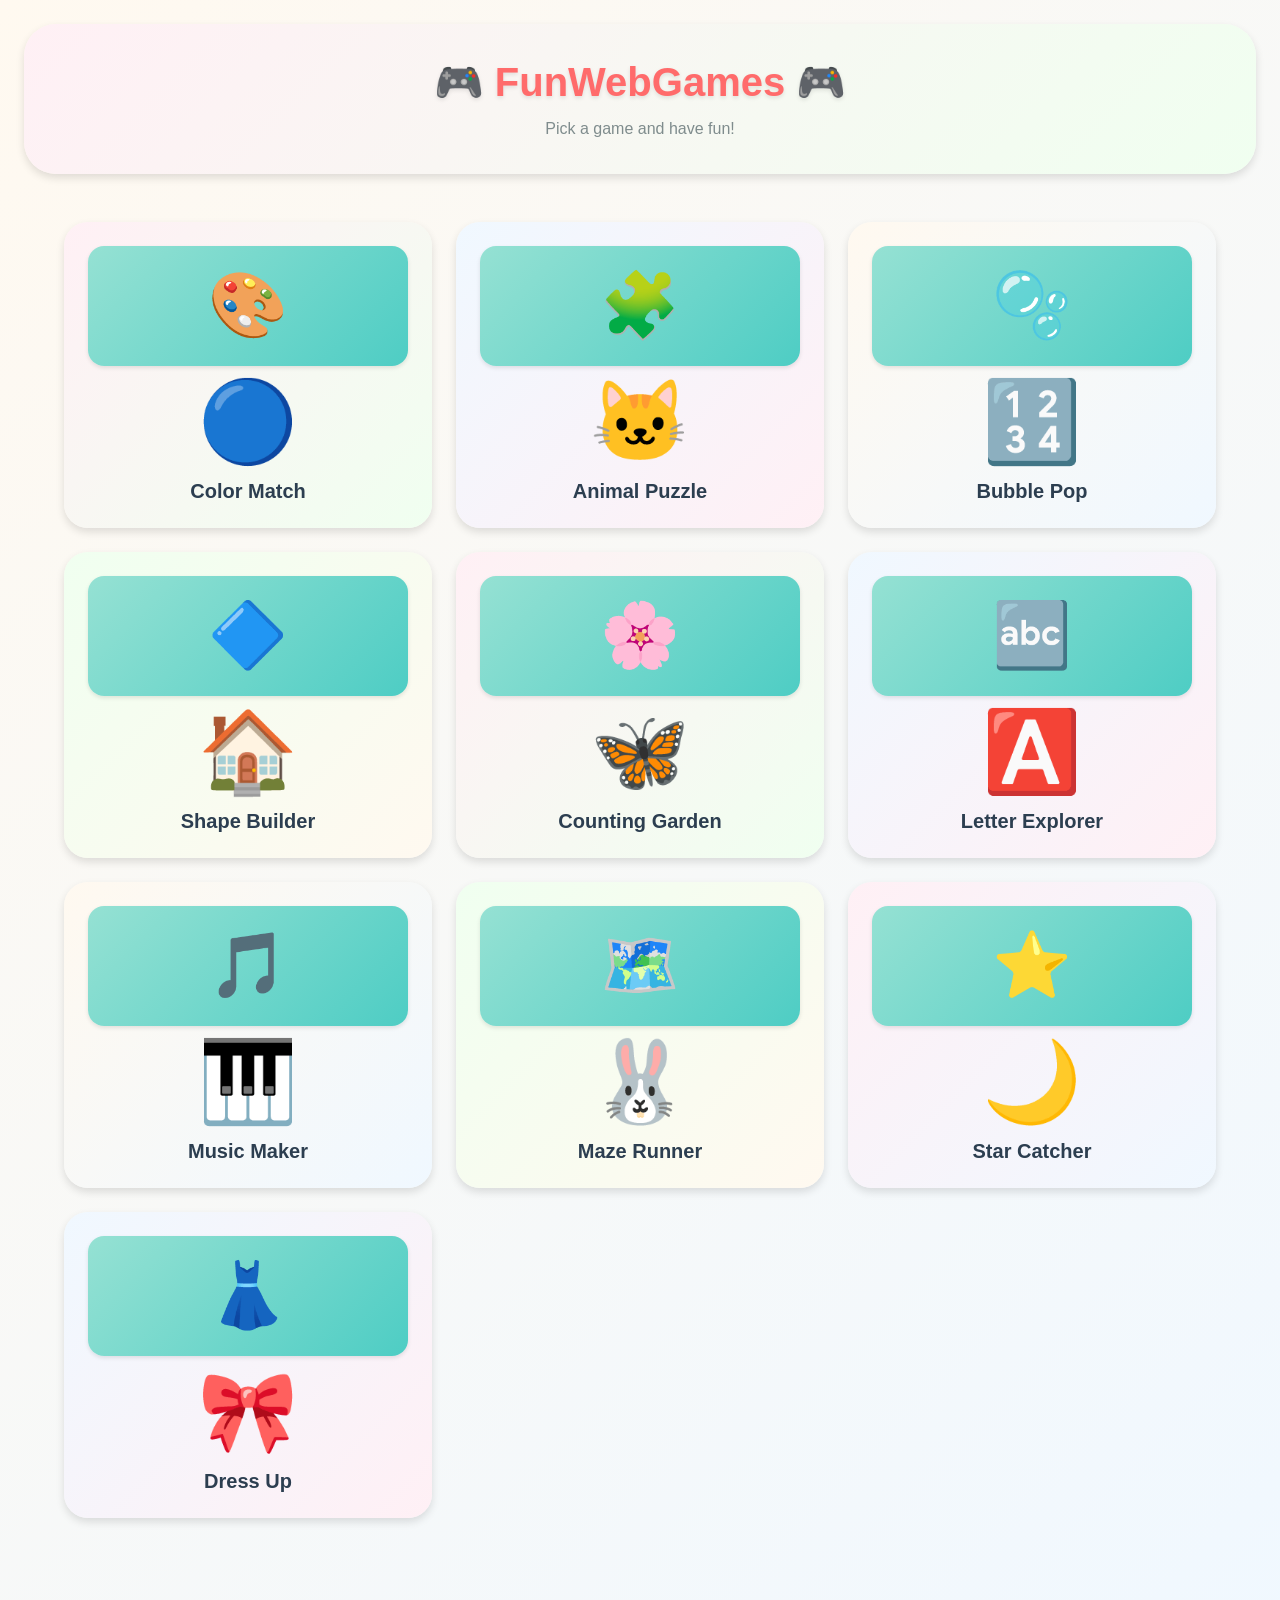
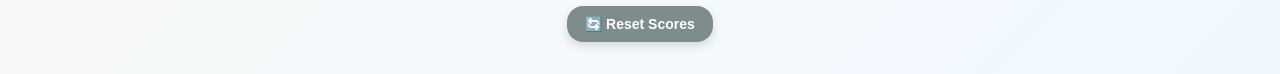
==== index.html @ 53076a58 "feat(pwa): add offline Progressive Web App support - Create manifest.json for PWA installation   - A" ====
<!DOCTYPE html>
<html lang="en">
<head>
  <meta charset="UTF-8">
  <meta name="viewport" content="width=device-width, initial-scale=1.0">
  <title>FunWebGames - Play & Learn!</title>
  <link rel="stylesheet" href="css/shared.css">
  <meta name="description" content="10 fun educational games for children aged 5-7">
  <link rel="manifest" href="manifest.json">
  <meta name="theme-color" content="#FF6B6B">
  <link rel="apple-touch-icon" href="icons/icon-192x192.png">
</head>
<body>
  <!-- Skip Link for Accessibility -->
  <a href="#game-grid" class="skip-link">Skip to games</a>
  
  <!-- Install Prompt (hidden by default) -->
  <div id="install-prompt" class="install-prompt hidden">
    <p>📲 Install FunWebGames to play offline!</p>
    <button class="btn btn-primary" id="install-btn">Install</button>
    <button class="btn btn-secondary" id="dismiss-install">Not Now</button>
  </div>
  
  <!-- Page Header -->
  <header class="page-header">
    <h1 class="page-header__title">🎮 FunWebGames 🎮</h1>
    <p class="page-header__subtitle">Pick a game and have fun!</p>
  </header>

  <!-- Game Grid -->
  <main class="game-grid">
    <!-- Game 1: Color Match Memory -->
    <a href="games/color-match/index.html" class="game-card" style="background: linear-gradient(135deg, #FFF0F5 0%, #F0FFF0 100%);">
      <div class="game-card__thumbnail">🎨</div>
      <div class="game-card__emoji">🔵</div>
      <h2 class="game-card__name">Color Match</h2>
    </a>

    <!-- Game 2: Animal Puzzle -->
    <a href="games/animal-puzzle/index.html" class="game-card" style="background: linear-gradient(135deg, #F0F8FF 0%, #FFF0F5 100%);">
      <div class="game-card__thumbnail">🧩</div>
      <div class="game-card__emoji">🐱</div>
      <h2 class="game-card__name">Animal Puzzle</h2>
    </a>

    <!-- Game 3: Bubble Pop -->
    <a href="games/bubble-pop/index.html" class="game-card" style="background: linear-gradient(135deg, #FFF9F0 0%, #F0F8FF 100%);">
      <div class="game-card__thumbnail">🫧</div>
      <div class="game-card__emoji">🔢</div>
      <h2 class="game-card__name">Bubble Pop</h2>
    </a>

    <!-- Game 4: Shape Builder -->
    <a href="games/shape-builder/index.html" class="game-card" style="background: linear-gradient(135deg, #F0FFF0 0%, #FFF9F0 100%);">
      <div class="game-card__thumbnail">🔷</div>
      <div class="game-card__emoji">🏠</div>
      <h2 class="game-card__name">Shape Builder</h2>
    </a>

    <!-- Game 5: Counting Garden -->
    <a href="games/counting-garden/index.html" class="game-card" style="background: linear-gradient(135deg, #FFF0F5 0%, #F0FFF0 100%);">
      <div class="game-card__thumbnail">🌸</div>
      <div class="game-card__emoji">🦋</div>
      <h2 class="game-card__name">Counting Garden</h2>
    </a>

    <!-- Game 6: Letter Explorer -->
    <a href="games/letter-explorer/index.html" class="game-card" style="background: linear-gradient(135deg, #F0F8FF 0%, #FFF0F5 100%);">
      <div class="game-card__thumbnail">🔤</div>
      <div class="game-card__emoji">🅰️</div>
      <h2 class="game-card__name">Letter Explorer</h2>
    </a>

    <!-- Game 7: Music Maker -->
    <a href="games/music-maker/index.html" class="game-card" style="background: linear-gradient(135deg, #FFF9F0 0%, #F0F8FF 100%);">
      <div class="game-card__thumbnail">🎵</div>
      <div class="game-card__emoji">🎹</div>
      <h2 class="game-card__name">Music Maker</h2>
    </a>

    <!-- Game 8: Maze Runner -->
    <a href="games/maze-runner/index.html" class="game-card" style="background: linear-gradient(135deg, #F0FFF0 0%, #FFF9F0 100%);">
      <div class="game-card__thumbnail">🗺️</div>
      <div class="game-card__emoji">🐰</div>
      <h2 class="game-card__name">Maze Runner</h2>
    </a>

    <!-- Game 9: Star Catcher -->
    <a href="games/star-catcher/index.html" class="game-card" style="background: linear-gradient(135deg, #FFF0F5 0%, #F0F8FF 100%);">
      <div class="game-card__thumbnail">⭐</div>
      <div class="game-card__emoji">🌙</div>
      <h2 class="game-card__name">Star Catcher</h2>
    </a>

    <!-- Game 10: Dress Up -->
    <a href="games/dress-up/index.html" class="game-card" style="background: linear-gradient(135deg, #F0F8FF 0%, #FFF0F5 100%);">
      <div class="game-card__thumbnail">👗</div>
      <div class="game-card__emoji">🎀</div>
      <h2 class="game-card__name">Dress Up</h2>
    </a>
  </main>

  <!-- Footer with High Score Reset -->
  <footer class="page-footer">
    <button id="reset-scores-btn" class="btn btn--small btn--secondary">🔄 Reset Scores</button>
  </footer>

  <script src="js/highscore.js"></script>
  <script>
    // Add playful sound effects on card click (GR-3: Audio & Feedback)
    document.querySelectorAll('.game-card').forEach(card => {
      card.addEventListener('click', (e) => {
        // Create a soft "pop" sound using Web Audio API
        try {
          const audioContext = new (window.AudioContext || window.webkitAudioContext)();
          const oscillator = audioContext.createOscillator();
          const gainNode = audioContext.createGain();
          
          oscillator.connect(gainNode);
          gainNode.connect(audioContext.destination);
          
          oscillator.frequency.value = 600;
          oscillator.type = 'sine';
          
          gainNode.gain.setValueAtTime(0.3, audioContext.currentTime);
          gainNode.gain.exponentialRampToValueAtTime(0.01, audioContext.currentTime + 0.2);
          
          oscillator.start(audioContext.currentTime);
          oscillator.stop(audioContext.currentTime + 0.2);
        } catch (err) {
          // Audio not supported, continue silently
        }
      });
    });

    // Reset Scores Button
    const resetScoresBtn = document.getElementById('reset-scores-btn');
    if (resetScoresBtn) {
      resetScoresBtn.addEventListener('click', () => {
        const scores = HighScore.getAll();
        const scoreCount = Object.keys(scores).length;
        
        if (scoreCount === 0) {
          alert('No scores to reset! 🎮');
          return;
        }
        
        const confirmed = confirm('Reset all high scores? This cannot be undone.');
        if (confirmed) {
          HighScore.reset();
          alert('All scores reset! 🎉');
        }
      });
    }

    // Service Worker Registration
    if ('serviceWorker' in navigator) {
      window.addEventListener('load', () => {
        navigator.serviceWorker.register('/sw.js')
          .then((registration) => {
            console.log('[SW] Registration successful:', registration.scope);
          })
          .catch((error) => {
            console.log('[SW] Registration failed:', error);
          });
      });
    }

    // Install Prompt
    let deferredPrompt;
    const installPrompt = document.getElementById('install-prompt');
    const installBtn = document.getElementById('install-btn');
    const dismissInstall = document.getElementById('dismiss-install');

    window.addEventListener('beforeinstallprompt', (e) => {
      e.preventDefault();
      deferredPrompt = e;
      installPrompt.classList.remove('hidden');
    });

    if (installBtn) {
      installBtn.addEventListener('click', async () => {
        if (deferredPrompt) {
          deferredPrompt.prompt();
          const { outcome } = await deferredPrompt.userChoice;
          console.log('[Install] User choice:', outcome);
          deferredPrompt = null;
          installPrompt.classList.add('hidden');
        }
      });
    }

    if (dismissInstall) {
      dismissInstall.addEventListener('click', () => {
        installPrompt.classList.add('hidden');
      });
    }

    window.addEventListener('appinstalled', () => {
      console.log('[Install] App installed');
      installPrompt.classList.add('hidden');
      deferredPrompt = null;
    });
  </script>
</body>
</html>
---- css/shared.css ----
/* FunWebGames - Shared Stylesheet */
/* Follows GR-2: Visual Design (Apple-Inspired) */

/* ===== CSS Variables ===== */
:root {
  /* Primary Colors - Bright and Playful */
  --color-red: #FF6B6B;
  --color-blue: #4ECDC4;
  --color-yellow: #FFE66D;
  --color-green: #95E1D3;
  --color-purple: #DDA0DD;
  --color-orange: #FFB347;
  
  /* Pastel Backgrounds */
  --bg-light: #FFF9F0;
  --bg-soft-blue: #F0F8FF;
  --bg-soft-pink: #FFF0F5;
  --bg-soft-green: #F0FFF0;
  
  /* Text Colors */
  --text-dark: #2C3E50;
  --text-light: #7F8C8D;
  
  /* Shadows - Apple-inspired depth */
  --shadow-sm: 0 2px 4px rgba(0, 0, 0, 0.1);
  --shadow-md: 0 4px 8px rgba(0, 0, 0, 0.12);
  --shadow-lg: 0 8px 16px rgba(0, 0, 0, 0.15);
  --shadow-hover: 0 12px 24px rgba(0, 0, 0, 0.2);
  
  /* Border Radius - Rounded corners ≥ 12px */
  --radius-sm: 12px;
  --radius-md: 16px;
  --radius-lg: 24px;
  --radius-xl: 32px;
  
  /* Spacing */
  --spacing-xs: 8px;
  --spacing-sm: 16px;
  --spacing-md: 24px;
  --spacing-lg: 32px;
  --spacing-xl: 48px;
  
  /* Touch Targets - Minimum 48x48px */
  --touch-target: 48px;
  
  /* Typography - Playful sans-serif */
  --font-family: "Comic Sans MS", "Chalkboard SE", "Arial Rounded MT Bold", sans-serif;
}

/* ===== Reset & Base ===== */
* {
  margin: 0;
  padding: 0;
  box-sizing: border-box;
}

html {
  font-size: 16px;
  -webkit-text-size-adjust: 100%;
}

body {
  font-family: var(--font-family);
  background: linear-gradient(135deg, var(--bg-light) 0%, var(--bg-soft-blue) 100%);
  color: var(--text-dark);
  line-height: 1.6;
  min-height: 100vh;
  min-width: 320px;
  max-width: 1920px;
  margin: 0 auto;
}

/* ===== Typography ===== */
h1, h2, h3, h4 {
  font-weight: bold;
  line-height: 1.3;
}

h1 {
  font-size: clamp(1.5rem, 4vw, 2.5rem);
  color: var(--color-red);
  text-shadow: var(--shadow-sm);
}

h2 {
  font-size: clamp(1.25rem, 3vw, 2rem);
  color: var(--color-blue);
}

p {
  font-size: clamp(1rem, 2vw, 1.125rem);
}

/* ===== Buttons ===== */
.btn {
  display: inline-flex;
  align-items: center;
  justify-content: center;
  min-width: var(--touch-target);
  min-height: var(--touch-target);
  padding: var(--spacing-sm) var(--spacing-md);
  font-family: var(--font-family);
  font-size: 1rem;
  font-weight: bold;
  text-decoration: none;
  border: none;
  border-radius: var(--radius-md);
  cursor: pointer;
  transition: all 0.2s ease;
  box-shadow: var(--shadow-md);
}

.btn:hover,
.btn:active {
  transform: translateY(-2px);
  box-shadow: var(--shadow-hover);
}

.btn:active {
  transform: translateY(0);
}

.btn-primary {
  background: var(--color-blue);
  color: white;
}

.btn-secondary {
  background: var(--color-yellow);
  color: var(--text-dark);
}

.btn-back {
  position: fixed;
  top: var(--spacing-sm);
  left: var(--spacing-sm);
  z-index: 1000;
  background: var(--color-red);
  color: white;
  border-radius: var(--radius-md);
  box-shadow: var(--shadow-md);
}

/* ===== Game Card Grid ===== */
.game-grid {
  display: grid;
  grid-template-columns: repeat(1, 1fr);
  gap: var(--spacing-md);
  padding: var(--spacing-md);
  max-width: 1200px;
  margin: 0 auto;
}

@media (min-width: 640px) {
  .game-grid {
    grid-template-columns: repeat(2, 1fr);
  }
}

@media (min-width: 1024px) {
  .game-grid {
    grid-template-columns: repeat(3, 1fr);
  }
}

/* ===== Game Card ===== */
.game-card {
  display: block;
  text-decoration: none;
  color: inherit;
  background: white;
  border-radius: var(--radius-lg);
  padding: var(--spacing-md);
  box-shadow: var(--shadow-md);
  transition: all 0.3s ease;
  cursor: pointer;
  min-height: 200px;
  display: flex;
  flex-direction: column;
  align-items: center;
  justify-content: center;
  gap: var(--spacing-sm);
}

.game-card:hover,
.game-card:active {
  transform: translateY(-8px);
  box-shadow: var(--shadow-hover);
}

.game-card__emoji {
  font-size: clamp(3rem, 8vw, 5rem);
  line-height: 1;
}

.game-card__thumbnail {
  width: 100%;
  height: 120px;
  background: linear-gradient(135deg, var(--color-green) 0%, var(--color-blue) 100%);
  border-radius: var(--radius-md);
  display: flex;
  align-items: center;
  justify-content: center;
  font-size: clamp(2rem, 6vw, 4rem);
  box-shadow: var(--shadow-sm);
}

.game-card__name {
  font-size: clamp(1rem, 2.5vw, 1.25rem);
  font-weight: bold;
  color: var(--text-dark);
  text-align: center;
}

/* ===== Page Header ===== */
.page-header {
  text-align: center;
  padding: var(--spacing-lg) var(--spacing-md);
  background: linear-gradient(135deg, var(--bg-soft-pink) 0%, var(--bg-soft-green) 100%);
  border-radius: var(--radius-xl);
  margin: var(--spacing-md);
  box-shadow: var(--shadow-md);
}

.page-header__title {
  margin-bottom: var(--spacing-xs);
}

.page-header__subtitle {
  color: var(--text-light);
  font-size: clamp(0.875rem, 2vw, 1rem);
}

/* ===== Game Container ===== */
.game-container {
  min-height: 100vh;
  padding: var(--spacing-xl) var(--spacing-md);
  padding-top: calc(var(--spacing-xl) + var(--touch-target) + var(--spacing-sm));
  display: flex;
  flex-direction: column;
  align-items: center;
  justify-content: center;
}

.game-area {
  background: white;
  border-radius: var(--radius-xl);
  padding: var(--spacing-lg);
  box-shadow: var(--shadow-lg);
  max-width: 800px;
  width: 100%;
}

/* ===== Animations ===== */
@keyframes bounce {
  0%, 100% {
    transform: translateY(0);
  }
  50% {
    transform: translateY(-10px);
  }
}

@keyframes pulse {
  0%, 100% {
    transform: scale(1);
  }
  50% {
    transform: scale(1.05);
  }
}

@keyframes sparkle {
  0%, 100% {
    opacity: 1;
    transform: scale(1);
  }
  50% {
    opacity: 0.5;
    transform: scale(1.2);
  }
}

@keyframes confetti {
  0% {
    transform: translateY(0) rotate(0deg);
    opacity: 1;
  }
  100% {
    transform: translateY(-100px) rotate(720deg);
    opacity: 0;
  }
}

@keyframes slide-in {
  0% {
    transform: translateX(-100%);
    opacity: 0;
  }
  100% {
    transform: translateX(0);
    opacity: 1;
  }
}

.animate-bounce {
  animation: bounce 1s ease infinite;
}

.animate-pulse {
  animation: pulse 1.5s ease infinite;
}

.animate-sparkle {
  animation: sparkle 0.8s ease infinite;
}

.animate-confetti {
  animation: confetti 1.5s ease-out forwards;
}

.animate-slide-in {
  animation: slide-in 0.5s ease-out forwards;
}

/* ===== Component Classes ===== */
.card {
  background: white;
  border-radius: var(--radius-lg);
  padding: var(--spacing-md);
  box-shadow: var(--shadow-md);
  transition: all 0.3s ease;
}

.card:hover {
  transform: translateY(-4px);
  box-shadow: var(--shadow-hover);
}

.celebration {
  display: inline-block;
  font-size: 2rem;
  animation: bounce 0.6s ease infinite;
}

/* ===== Utility Classes ===== */
.text-center {
  text-align: center;
}

.mt-sm {
  margin-top: var(--spacing-sm);
}

.mt-md {
  margin-top: var(--spacing-md);
}

.mb-sm {
  margin-bottom: var(--spacing-sm);
}

.mb-md {
  margin-bottom: var(--spacing-md);
}

.hidden {
  display: none !important;
}

/* ===== Page Footer ===== */
.page-footer {
  text-align: center;
  padding: var(--spacing-lg) var(--spacing-md);
  margin-top: var(--spacing-lg);
}

.btn--small {
  min-width: auto;
  min-height: auto;
  padding: var(--spacing-xs) var(--spacing-sm);
  font-size: 0.875rem;
}

.btn--secondary {
  background: var(--text-light);
  color: white;
  border: 2px solid var(--text-light);
}

.btn--secondary:hover,
.btn--secondary:active {
  background: var(--text-dark);
  border-color: var(--text-dark);
}

/* ===== Skip Link (Accessibility) ===== */
.skip-link {
  position: absolute;
  top: -100%;
  left: 50%;
  transform: translateX(-50%);
  background: var(--color-blue);
  color: white;
  padding: var(--spacing-sm) var(--spacing-md);
  border-radius: var(--radius-md);
  text-decoration: none;
  font-weight: bold;
  z-index: 10000;
  transition: top 0.3s ease;
}

.skip-link:focus {
  top: var(--spacing-sm);
  outline: 3px solid var(--color-orange);
  outline-offset: 2px;
}

/* ===== Accessibility ===== */
@media (prefers-reduced-motion: reduce) {
  *,
  *::before,
  *::after {
    animation-duration: 0.01ms !important;
    animation-iteration-count: 1 !important;
    transition-duration: 0.01ms !important;
  }
}

/* Focus styles for keyboard navigation */
.btn:focus,
.game-card:focus {
  outline: 3px solid var(--color-orange);
  outline-offset: 2px;
}

/* ===== Help Modal ===== */
.help-modal {
  position: fixed;
  top: 0;
  left: 0;
  width: 100%;
  height: 100%;
  background: rgba(0, 0, 0, 0.5);
  display: flex;
  align-items: center;
  justify-content: center;
  z-index: 9999;
  opacity: 0;
  visibility: hidden;
  transition: opacity 0.3s ease, visibility 0.3s ease;
}

.help-modal.visible {
  opacity: 1;
  visibility: visible;
}

.help-modal__content {
  background: white;
  border-radius: var(--radius-xl);
  padding: var(--spacing-lg);
  max-width: 500px;
  width: 90%;
  box-shadow: var(--shadow-lg);
  text-align: center;
  position: relative;
}

.help-modal__title {
  font-size: clamp(1.5rem, 4vw, 2rem);
  color: var(--color-red);
  margin-bottom: var(--spacing-md);
}

.help-modal__instructions {
  font-size: clamp(1rem, 2.5vw, 1.25rem);
  color: var(--text-dark);
  line-height: 1.6;
  margin-bottom: var(--spacing-lg);
}

.help-modal__emoji {
  font-size: clamp(3rem, 8vw, 5rem);
  margin: var(--spacing-md) 0;
  display: block;
}

.help-modal__close {
  min-width: 150px;
}

.help-btn {
  background: transparent;
  border: 2px solid var(--text-light);
  border-radius: var(--radius-md);
  width: var(--touch-target);
  height: var(--touch-target);
  display: flex;
  align-items: center;
  justify-content: center;
  font-size: 1.5rem;
  cursor: pointer;
  transition: all 0.2s ease;
}

.help-btn:hover,
.help-btn:active {
  background: var(--bg-soft-blue);
  border-color: var(--color-blue);
  transform: scale(1.05);
}

.help-btn:focus {
  outline: 3px solid var(--color-orange);
  outline-offset: 2px;
}

/* ===== Sound Toggle Button ===== */
.sound-toggle-btn {
  background: transparent;
  border: 2px solid var(--text-light);
  border-radius: var(--radius-md);
  width: var(--touch-target);
  height: var(--touch-target);
  display: flex;
  align-items: center;
  justify-content: center;
  font-size: 1.5rem;
  cursor: pointer;
  transition: all 0.2s ease;
  margin-left: var(--spacing-sm);
}

.sound-toggle-btn:hover,
.sound-toggle-btn:active {
  background: var(--bg-soft-blue);
  border-color: var(--color-blue);
  transform: scale(1.05);
}

.sound-toggle-btn:focus {
  outline: 3px solid var(--color-orange);
  outline-offset: 2px;
}

.sound-toggle-btn.muted {
  border-color: var(--color-red);
  background: var(--bg-soft-pink);
}

/* ===== Install Prompt ===== */
.install-prompt {
  position: fixed;
  bottom: var(--spacing-lg);
  left: 50%;
  transform: translateX(-50%);
  background: white;
  border-radius: var(--radius-lg);
  padding: var(--spacing-md) var(--spacing-lg);
  box-shadow: var(--shadow-lg);
  display: flex;
  align-items: center;
  gap: var(--spacing-md);
  z-index: 9998;
  max-width: 90%;
  width: 500px;
}

.install-prompt p {
  margin: 0;
  font-size: 1rem;
  color: var(--text-dark);
  flex: 1;
}

.install-prompt .btn {
  min-width: auto;
  padding: var(--spacing-xs) var(--spacing-sm);
  font-size: 0.875rem;
}

@media (max-width: 640px) {
  .install-prompt {
    flex-direction: column;
    bottom: var(--spacing-md);
    width: calc(90% - var(--spacing-lg));
  }
  
  .install-prompt .btn {
    width: 100%;
  }
}
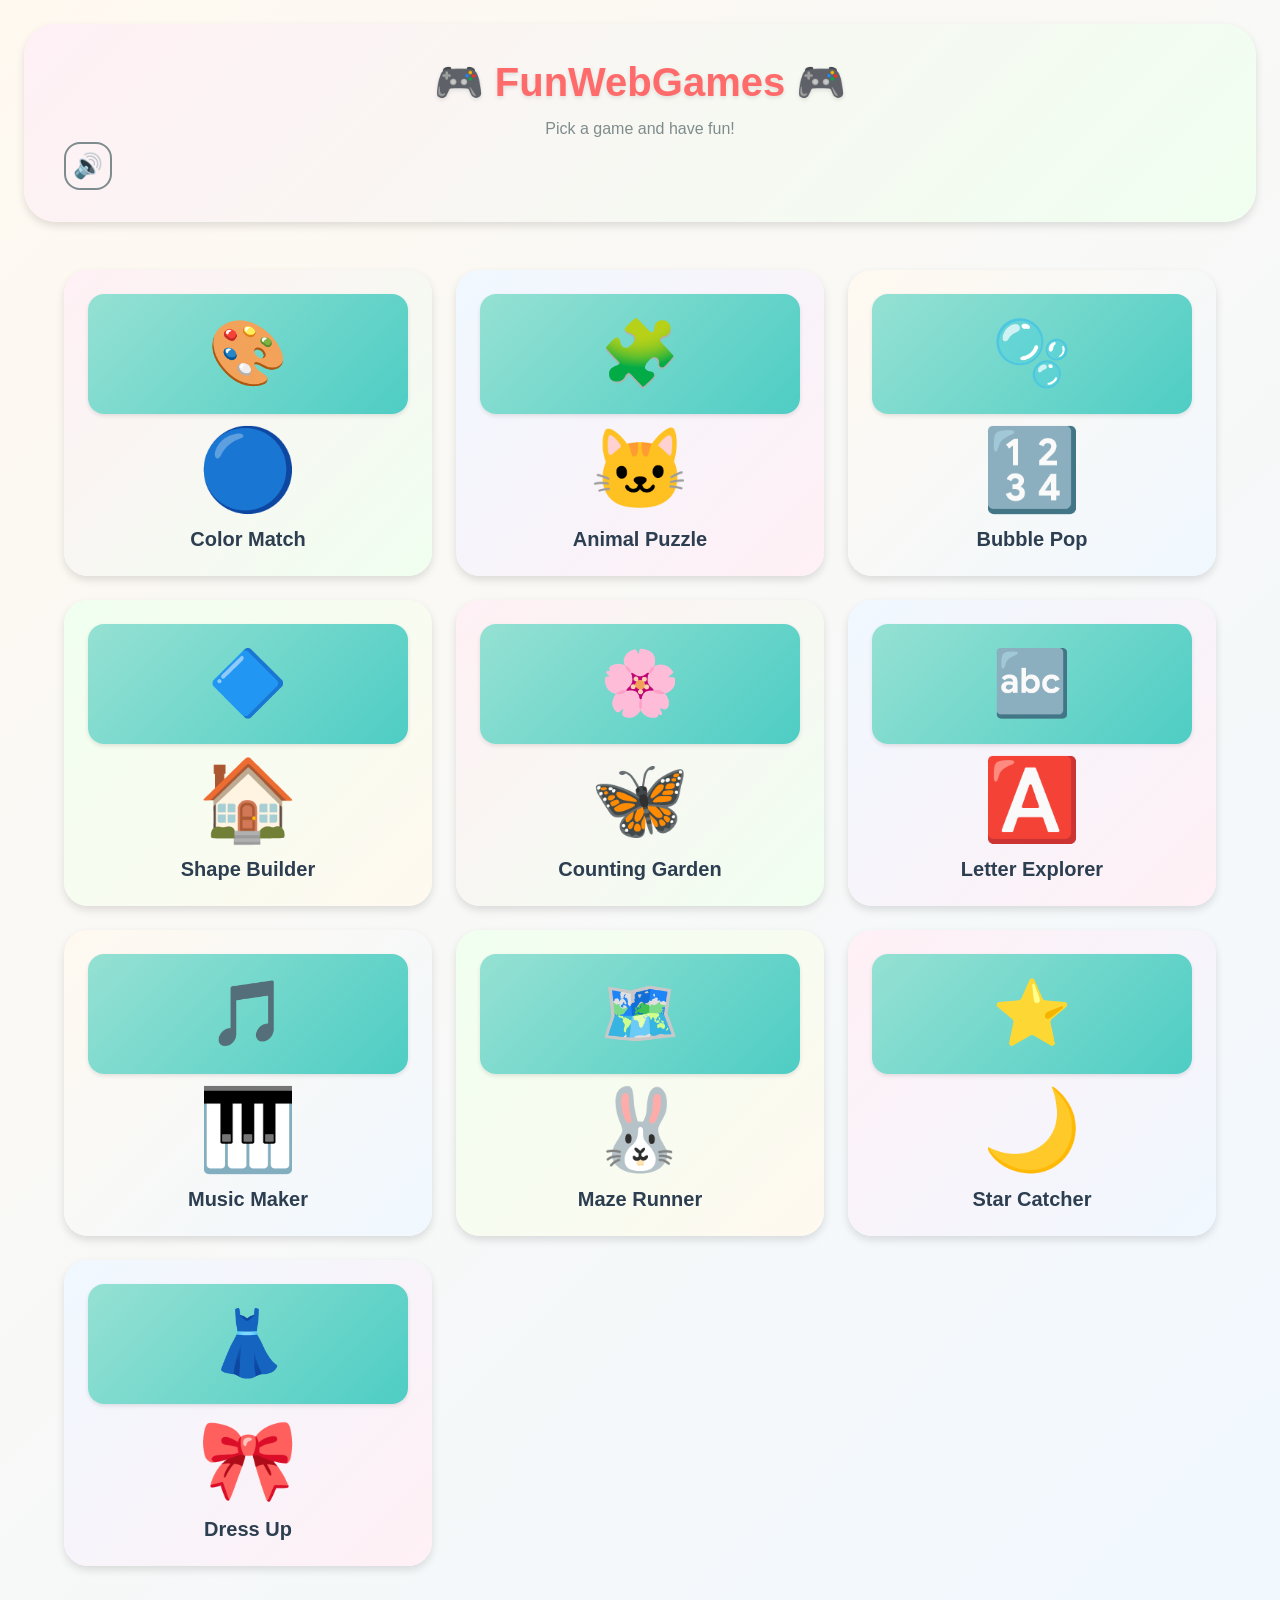
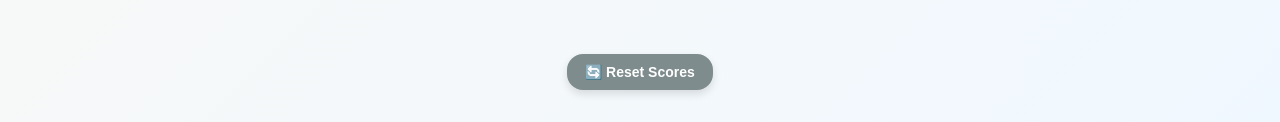
==== commit de1923e4: "Merge 8a7bc69f7a84c7e6227489f94f5c4685aaa3f147 into 3b1a83e401c409193f4dc06280b1443b64febc31" ====
--- a/index.html
+++ b/index.html
@@ -1,206 +1,214 @@
-<!DOCTYPE html>
-<html lang="en">
-<head>
-  <meta charset="UTF-8">
-  <meta name="viewport" content="width=device-width, initial-scale=1.0">
-  <title>FunWebGames - Play & Learn!</title>
-  <link rel="stylesheet" href="css/shared.css">
-  <meta name="description" content="10 fun educational games for children aged 5-7">
-  <link rel="manifest" href="manifest.json">
-  <meta name="theme-color" content="#FF6B6B">
-  <link rel="apple-touch-icon" href="icons/icon-192x192.png">
-</head>
-<body>
-  <!-- Skip Link for Accessibility -->
-  <a href="#game-grid" class="skip-link">Skip to games</a>
-  
-  <!-- Install Prompt (hidden by default) -->
-  <div id="install-prompt" class="install-prompt hidden">
-    <p>📲 Install FunWebGames to play offline!</p>
-    <button class="btn btn-primary" id="install-btn">Install</button>
-    <button class="btn btn-secondary" id="dismiss-install">Not Now</button>
-  </div>
-  
-  <!-- Page Header -->
-  <header class="page-header">
-    <h1 class="page-header__title">🎮 FunWebGames 🎮</h1>
-    <p class="page-header__subtitle">Pick a game and have fun!</p>
-  </header>
-
-  <!-- Game Grid -->
-  <main class="game-grid">
-    <!-- Game 1: Color Match Memory -->
-    <a href="games/color-match/index.html" class="game-card" style="background: linear-gradient(135deg, #FFF0F5 0%, #F0FFF0 100%);">
-      <div class="game-card__thumbnail">🎨</div>
-      <div class="game-card__emoji">🔵</div>
-      <h2 class="game-card__name">Color Match</h2>
-    </a>
-
-    <!-- Game 2: Animal Puzzle -->
-    <a href="games/animal-puzzle/index.html" class="game-card" style="background: linear-gradient(135deg, #F0F8FF 0%, #FFF0F5 100%);">
-      <div class="game-card__thumbnail">🧩</div>
-      <div class="game-card__emoji">🐱</div>
-      <h2 class="game-card__name">Animal Puzzle</h2>
-    </a>
-
-    <!-- Game 3: Bubble Pop -->
-    <a href="games/bubble-pop/index.html" class="game-card" style="background: linear-gradient(135deg, #FFF9F0 0%, #F0F8FF 100%);">
-      <div class="game-card__thumbnail">🫧</div>
-      <div class="game-card__emoji">🔢</div>
-      <h2 class="game-card__name">Bubble Pop</h2>
-    </a>
-
-    <!-- Game 4: Shape Builder -->
-    <a href="games/shape-builder/index.html" class="game-card" style="background: linear-gradient(135deg, #F0FFF0 0%, #FFF9F0 100%);">
-      <div class="game-card__thumbnail">🔷</div>
-      <div class="game-card__emoji">🏠</div>
-      <h2 class="game-card__name">Shape Builder</h2>
-    </a>
-
-    <!-- Game 5: Counting Garden -->
-    <a href="games/counting-garden/index.html" class="game-card" style="background: linear-gradient(135deg, #FFF0F5 0%, #F0FFF0 100%);">
-      <div class="game-card__thumbnail">🌸</div>
-      <div class="game-card__emoji">🦋</div>
-      <h2 class="game-card__name">Counting Garden</h2>
-    </a>
-
-    <!-- Game 6: Letter Explorer -->
-    <a href="games/letter-explorer/index.html" class="game-card" style="background: linear-gradient(135deg, #F0F8FF 0%, #FFF0F5 100%);">
-      <div class="game-card__thumbnail">🔤</div>
-      <div class="game-card__emoji">🅰️</div>
-      <h2 class="game-card__name">Letter Explorer</h2>
-    </a>
-
-    <!-- Game 7: Music Maker -->
-    <a href="games/music-maker/index.html" class="game-card" style="background: linear-gradient(135deg, #FFF9F0 0%, #F0F8FF 100%);">
-      <div class="game-card__thumbnail">🎵</div>
-      <div class="game-card__emoji">🎹</div>
-      <h2 class="game-card__name">Music Maker</h2>
-    </a>
-
-    <!-- Game 8: Maze Runner -->
-    <a href="games/maze-runner/index.html" class="game-card" style="background: linear-gradient(135deg, #F0FFF0 0%, #FFF9F0 100%);">
-      <div class="game-card__thumbnail">🗺️</div>
-      <div class="game-card__emoji">🐰</div>
-      <h2 class="game-card__name">Maze Runner</h2>
-    </a>
-
-    <!-- Game 9: Star Catcher -->
-    <a href="games/star-catcher/index.html" class="game-card" style="background: linear-gradient(135deg, #FFF0F5 0%, #F0F8FF 100%);">
-      <div class="game-card__thumbnail">⭐</div>
-      <div class="game-card__emoji">🌙</div>
-      <h2 class="game-card__name">Star Catcher</h2>
-    </a>
-
-    <!-- Game 10: Dress Up -->
-    <a href="games/dress-up/index.html" class="game-card" style="background: linear-gradient(135deg, #F0F8FF 0%, #FFF0F5 100%);">
-      <div class="game-card__thumbnail">👗</div>
-      <div class="game-card__emoji">🎀</div>
-      <h2 class="game-card__name">Dress Up</h2>
-    </a>
-  </main>
-
-  <!-- Footer with High Score Reset -->
-  <footer class="page-footer">
-    <button id="reset-scores-btn" class="btn btn--small btn--secondary">🔄 Reset Scores</button>
-  </footer>
-
-  <script src="js/highscore.js"></script>
-  <script>
-    // Add playful sound effects on card click (GR-3: Audio & Feedback)
-    document.querySelectorAll('.game-card').forEach(card => {
-      card.addEventListener('click', (e) => {
-        // Create a soft "pop" sound using Web Audio API
-        try {
-          const audioContext = new (window.AudioContext || window.webkitAudioContext)();
-          const oscillator = audioContext.createOscillator();
-          const gainNode = audioContext.createGain();
-          
-          oscillator.connect(gainNode);
-          gainNode.connect(audioContext.destination);
-          
-          oscillator.frequency.value = 600;
-          oscillator.type = 'sine';
-          
-          gainNode.gain.setValueAtTime(0.3, audioContext.currentTime);
-          gainNode.gain.exponentialRampToValueAtTime(0.01, audioContext.currentTime + 0.2);
-          
-          oscillator.start(audioContext.currentTime);
-          oscillator.stop(audioContext.currentTime + 0.2);
-        } catch (err) {
-          // Audio not supported, continue silently
-        }
-      });
-    });
-
-    // Reset Scores Button
-    const resetScoresBtn = document.getElementById('reset-scores-btn');
-    if (resetScoresBtn) {
-      resetScoresBtn.addEventListener('click', () => {
-        const scores = HighScore.getAll();
-        const scoreCount = Object.keys(scores).length;
-        
-        if (scoreCount === 0) {
-          alert('No scores to reset! 🎮');
-          return;
-        }
-        
-        const confirmed = confirm('Reset all high scores? This cannot be undone.');
-        if (confirmed) {
-          HighScore.reset();
-          alert('All scores reset! 🎉');
-        }
-      });
-    }
-
-    // Service Worker Registration
-    if ('serviceWorker' in navigator) {
-      window.addEventListener('load', () => {
-        navigator.serviceWorker.register('/sw.js')
-          .then((registration) => {
-            console.log('[SW] Registration successful:', registration.scope);
-          })
-          .catch((error) => {
-            console.log('[SW] Registration failed:', error);
-          });
-      });
-    }
-
-    // Install Prompt
-    let deferredPrompt;
-    const installPrompt = document.getElementById('install-prompt');
-    const installBtn = document.getElementById('install-btn');
-    const dismissInstall = document.getElementById('dismiss-install');
-
-    window.addEventListener('beforeinstallprompt', (e) => {
-      e.preventDefault();
-      deferredPrompt = e;
-      installPrompt.classList.remove('hidden');
-    });
-
-    if (installBtn) {
-      installBtn.addEventListener('click', async () => {
-        if (deferredPrompt) {
-          deferredPrompt.prompt();
-          const { outcome } = await deferredPrompt.userChoice;
-          console.log('[Install] User choice:', outcome);
-          deferredPrompt = null;
-          installPrompt.classList.add('hidden');
-        }
-      });
-    }
-
-    if (dismissInstall) {
-      dismissInstall.addEventListener('click', () => {
-        installPrompt.classList.add('hidden');
-      });
-    }
-
-    window.addEventListener('appinstalled', () => {
-      console.log('[Install] App installed');
-      installPrompt.classList.add('hidden');
-      deferredPrompt = null;
-    });
-  </script>
-</body>
-</html>
+<!DOCTYPE html>
+<html lang="en">
+<head>
+  <meta charset="UTF-8">
+  <meta name="viewport" content="width=device-width, initial-scale=1.0">
+  <title>FunWebGames - Play & Learn!</title>
+  <link rel="stylesheet" href="css/shared.css">
+  <meta name="description" content="10 fun educational games for children aged 5-7">
+  <link rel="manifest" href="manifest.json">
+  <meta name="theme-color" content="#FF6B6B">
+  <link rel="apple-touch-icon" href="icons/icon-192x192.png">
+</head>
+<body>
+  <!-- Skip Link for Accessibility -->
+  <a href="#game-grid" class="skip-link">Skip to games</a>
+  
+  <!-- Install Prompt (hidden by default) -->
+  <div id="install-prompt" class="install-prompt hidden">
+    <p>📲 Install FunWebGames to play offline!</p>
+    <button class="btn btn-primary" id="install-btn">Install</button>
+    <button class="btn btn-secondary" id="dismiss-install">Not Now</button>
+  </div>
+  
+  <!-- Page Header -->
+  <header class="page-header">
+    <h1 class="page-header__title">🎮 FunWebGames 🎮</h1>
+    <p class="page-header__subtitle">Pick a game and have fun!</p>
+  </header>
+
+  <!-- Game Grid -->
+  <main class="game-grid">
+    <!-- Game 1: Color Match Memory -->
+    <a href="games/color-match/index.html" class="game-card" style="background: linear-gradient(135deg, #FFF0F5 0%, #F0FFF0 100%);">
+      <div class="game-card__thumbnail">🎨</div>
+      <div class="game-card__emoji">🔵</div>
+      <h2 class="game-card__name">Color Match</h2>
+    </a>
+
+    <!-- Game 2: Animal Puzzle -->
+    <a href="games/animal-puzzle/index.html" class="game-card" style="background: linear-gradient(135deg, #F0F8FF 0%, #FFF0F5 100%);">
+      <div class="game-card__thumbnail">🧩</div>
+      <div class="game-card__emoji">🐱</div>
+      <h2 class="game-card__name">Animal Puzzle</h2>
+    </a>
+
+    <!-- Game 3: Bubble Pop -->
+    <a href="games/bubble-pop/index.html" class="game-card" style="background: linear-gradient(135deg, #FFF9F0 0%, #F0F8FF 100%);">
+      <div class="game-card__thumbnail">🫧</div>
+      <div class="game-card__emoji">🔢</div>
+      <h2 class="game-card__name">Bubble Pop</h2>
+    </a>
+
+    <!-- Game 4: Shape Builder -->
+    <a href="games/shape-builder/index.html" class="game-card" style="background: linear-gradient(135deg, #F0FFF0 0%, #FFF9F0 100%);">
+      <div class="game-card__thumbnail">🔷</div>
+      <div class="game-card__emoji">🏠</div>
+      <h2 class="game-card__name">Shape Builder</h2>
+    </a>
+
+    <!-- Game 5: Counting Garden -->
+    <a href="games/counting-garden/index.html" class="game-card" style="background: linear-gradient(135deg, #FFF0F5 0%, #F0FFF0 100%);">
+      <div class="game-card__thumbnail">🌸</div>
+      <div class="game-card__emoji">🦋</div>
+      <h2 class="game-card__name">Counting Garden</h2>
+    </a>
+
+    <!-- Game 6: Letter Explorer -->
+    <a href="games/letter-explorer/index.html" class="game-card" style="background: linear-gradient(135deg, #F0F8FF 0%, #FFF0F5 100%);">
+      <div class="game-card__thumbnail">🔤</div>
+      <div class="game-card__emoji">🅰️</div>
+      <h2 class="game-card__name">Letter Explorer</h2>
+    </a>
+
+    <!-- Game 7: Music Maker -->
+    <a href="games/music-maker/index.html" class="game-card" style="background: linear-gradient(135deg, #FFF9F0 0%, #F0F8FF 100%);">
+      <div class="game-card__thumbnail">🎵</div>
+      <div class="game-card__emoji">🎹</div>
+      <h2 class="game-card__name">Music Maker</h2>
+    </a>
+
+    <!-- Game 8: Maze Runner -->
+    <a href="games/maze-runner/index.html" class="game-card" style="background: linear-gradient(135deg, #F0FFF0 0%, #FFF9F0 100%);">
+      <div class="game-card__thumbnail">🗺️</div>
+      <div class="game-card__emoji">🐰</div>
+      <h2 class="game-card__name">Maze Runner</h2>
+    </a>
+
+    <!-- Game 9: Star Catcher -->
+    <a href="games/star-catcher/index.html" class="game-card" style="background: linear-gradient(135deg, #FFF0F5 0%, #F0F8FF 100%);">
+      <div class="game-card__thumbnail">⭐</div>
+      <div class="game-card__emoji">🌙</div>
+      <h2 class="game-card__name">Star Catcher</h2>
+    </a>
+
+    <!-- Game 10: Dress Up -->
+    <a href="games/dress-up/index.html" class="game-card" style="background: linear-gradient(135deg, #F0F8FF 0%, #FFF0F5 100%);">
+      <div class="game-card__thumbnail">👗</div>
+      <div class="game-card__emoji">🎀</div>
+      <h2 class="game-card__name">Dress Up</h2>
+    </a>
+  </main>
+
+  <!-- Footer with High Score Reset -->
+  <footer class="page-footer">
+    <button id="reset-scores-btn" class="btn btn--small btn--secondary">🔄 Reset Scores</button>
+  </footer>
+
+  <script src="js/highscore.js"></script>
+  <script src="js/sound-toggle.js"></script>
+    <script src="js/help-modal.js"></script>
+  <script>
+    // Initialize Sound Toggle
+    SoundToggle.init();
+
+    // Add playful sound effects on card click (GR-3: Audio & Feedback)
+    document.querySelectorAll('.game-card').forEach(card => {
+      card.addEventListener('click', (e) => {
+        // Check if sounds are muted
+        if (SoundToggle.isMuted()) return;
+        
+        // Create a soft "pop" sound using Web Audio API
+        try {
+          const audioContext = new (window.AudioContext || window.webkitAudioContext)();
+          const oscillator = audioContext.createOscillator();
+          const gainNode = audioContext.createGain();
+          
+          oscillator.connect(gainNode);
+          gainNode.connect(audioContext.destination);
+          
+          oscillator.frequency.value = 600;
+          oscillator.type = 'sine';
+          
+          gainNode.gain.setValueAtTime(0.3, audioContext.currentTime);
+          gainNode.gain.exponentialRampToValueAtTime(0.01, audioContext.currentTime + 0.2);
+          
+          oscillator.start(audioContext.currentTime);
+          oscillator.stop(audioContext.currentTime + 0.2);
+        } catch (err) {
+          // Audio not supported, continue silently
+        }
+      });
+    });
+
+    // Reset Scores Button
+    const resetScoresBtn = document.getElementById('reset-scores-btn');
+    if (resetScoresBtn) {
+      resetScoresBtn.addEventListener('click', () => {
+        const scores = HighScore.getAll();
+        const scoreCount = Object.keys(scores).length;
+        
+        if (scoreCount === 0) {
+          alert('No scores to reset! 🎮');
+          return;
+        }
+        
+        const confirmed = confirm('Reset all high scores? This cannot be undone.');
+        if (confirmed) {
+          HighScore.reset();
+          alert('All scores reset! 🎉');
+        }
+      });
+    }
+
+    // Service Worker Registration
+    if ('serviceWorker' in navigator) {
+      window.addEventListener('load', () => {
+        navigator.serviceWorker.register('/sw.js')
+          .then((registration) => {
+            console.log('[SW] Registration successful:', registration.scope);
+          })
+          .catch((error) => {
+            console.log('[SW] Registration failed:', error);
+          });
+      });
+    }
+
+    // Install Prompt
+    let deferredPrompt;
+    const installPrompt = document.getElementById('install-prompt');
+    const installBtn = document.getElementById('install-btn');
+    const dismissInstall = document.getElementById('dismiss-install');
+
+    window.addEventListener('beforeinstallprompt', (e) => {
+      e.preventDefault();
+      deferredPrompt = e;
+      installPrompt.classList.remove('hidden');
+    });
+
+    if (installBtn) {
+      installBtn.addEventListener('click', async () => {
+        if (deferredPrompt) {
+          deferredPrompt.prompt();
+          const { outcome } = await deferredPrompt.userChoice;
+          console.log('[Install] User choice:', outcome);
+          deferredPrompt = null;
+          installPrompt.classList.add('hidden');
+        }
+      });
+    }
+
+    if (dismissInstall) {
+      dismissInstall.addEventListener('click', () => {
+        installPrompt.classList.add('hidden');
+      });
+    }
+
+    window.addEventListener('appinstalled', () => {
+      console.log('[Install] App installed');
+      installPrompt.classList.add('hidden');
+      deferredPrompt = null;
+    });
+  </script>
+</body>
+</html>
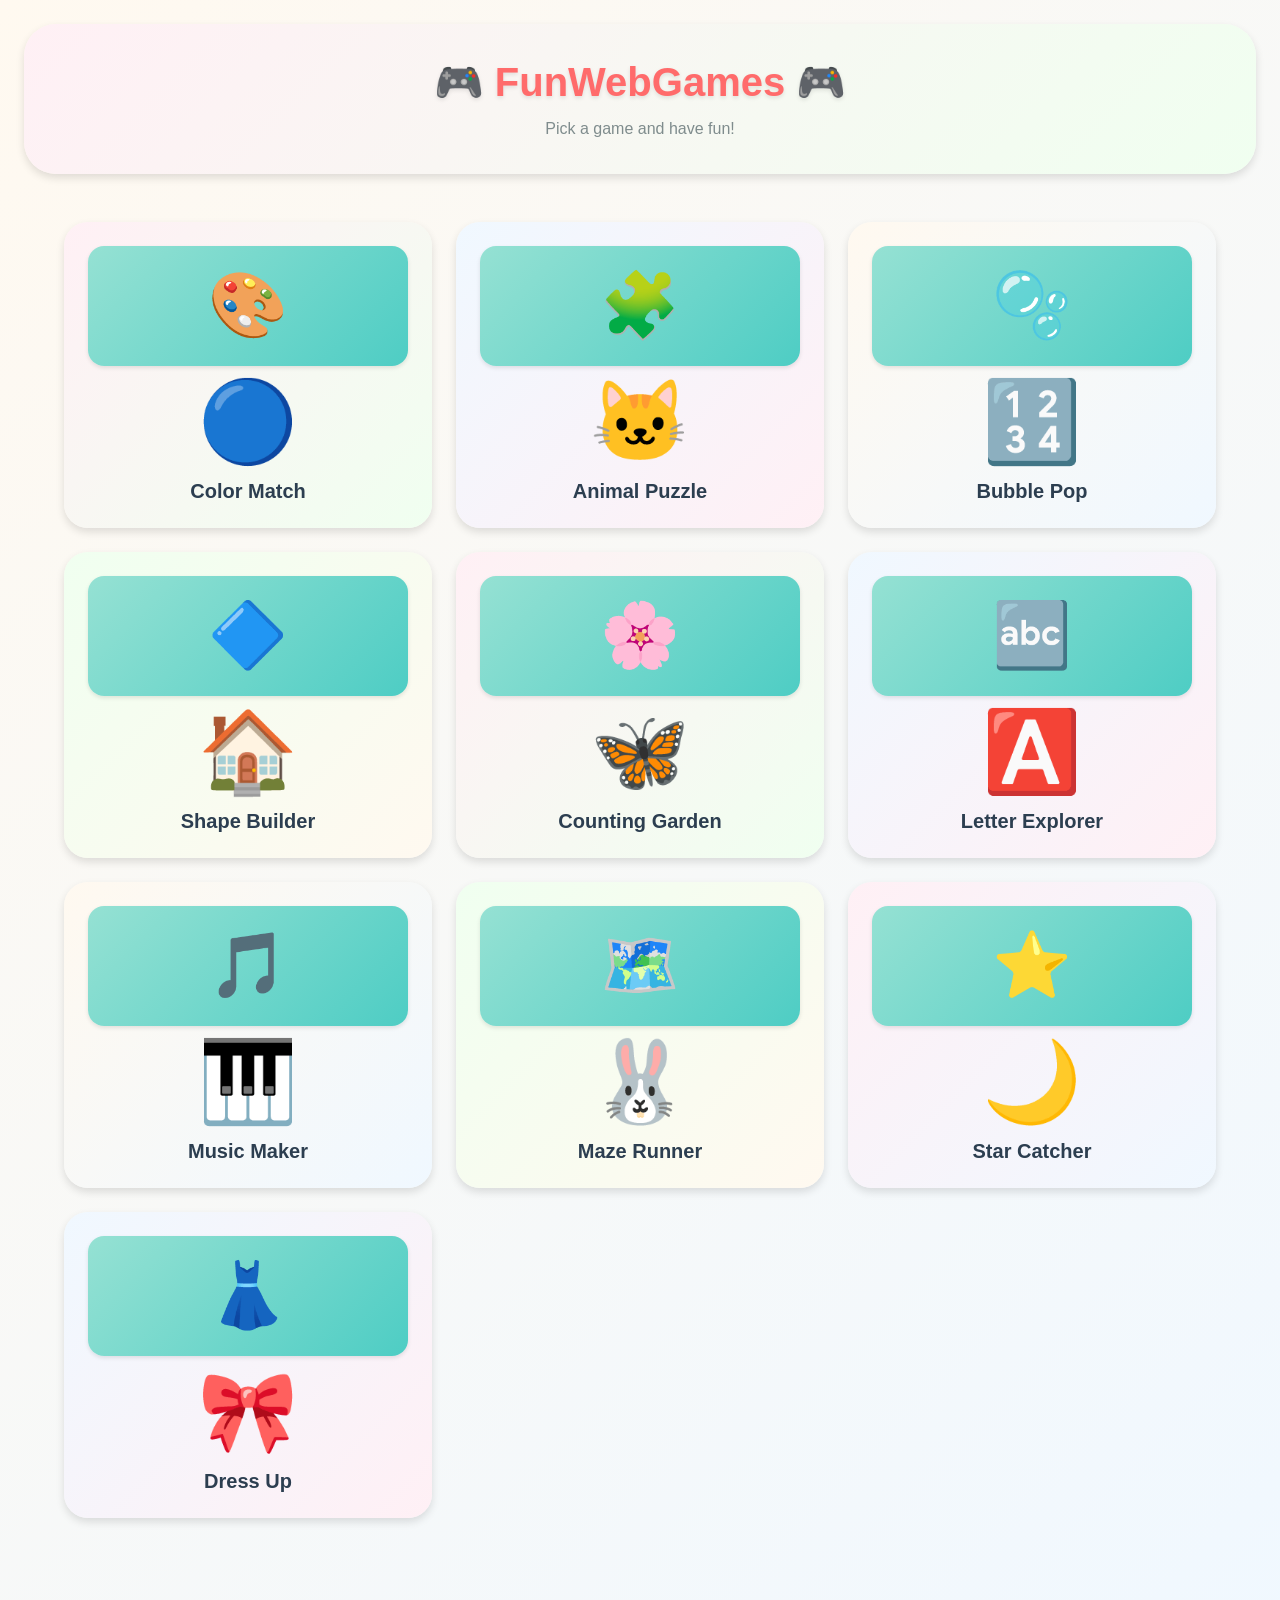
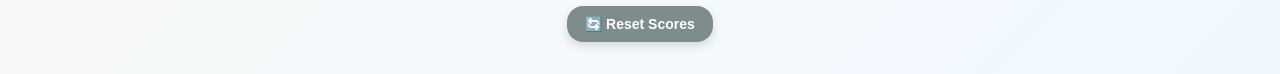
==== commit 5b7543be: "feat(api-sync): add external API data sync support - Create js/api-sync.js module for cloud data syn" ====
--- a/index.html
+++ b/index.html
@@ -1,214 +1,207 @@
-<!DOCTYPE html>
-<html lang="en">
-<head>
-  <meta charset="UTF-8">
-  <meta name="viewport" content="width=device-width, initial-scale=1.0">
-  <title>FunWebGames - Play & Learn!</title>
-  <link rel="stylesheet" href="css/shared.css">
-  <meta name="description" content="10 fun educational games for children aged 5-7">
-  <link rel="manifest" href="manifest.json">
-  <meta name="theme-color" content="#FF6B6B">
-  <link rel="apple-touch-icon" href="icons/icon-192x192.png">
-</head>
-<body>
-  <!-- Skip Link for Accessibility -->
-  <a href="#game-grid" class="skip-link">Skip to games</a>
-  
-  <!-- Install Prompt (hidden by default) -->
-  <div id="install-prompt" class="install-prompt hidden">
-    <p>📲 Install FunWebGames to play offline!</p>
-    <button class="btn btn-primary" id="install-btn">Install</button>
-    <button class="btn btn-secondary" id="dismiss-install">Not Now</button>
-  </div>
-  
-  <!-- Page Header -->
-  <header class="page-header">
-    <h1 class="page-header__title">🎮 FunWebGames 🎮</h1>
-    <p class="page-header__subtitle">Pick a game and have fun!</p>
-  </header>
-
-  <!-- Game Grid -->
-  <main class="game-grid">
-    <!-- Game 1: Color Match Memory -->
-    <a href="games/color-match/index.html" class="game-card" style="background: linear-gradient(135deg, #FFF0F5 0%, #F0FFF0 100%);">
-      <div class="game-card__thumbnail">🎨</div>
-      <div class="game-card__emoji">🔵</div>
-      <h2 class="game-card__name">Color Match</h2>
-    </a>
-
-    <!-- Game 2: Animal Puzzle -->
-    <a href="games/animal-puzzle/index.html" class="game-card" style="background: linear-gradient(135deg, #F0F8FF 0%, #FFF0F5 100%);">
-      <div class="game-card__thumbnail">🧩</div>
-      <div class="game-card__emoji">🐱</div>
-      <h2 class="game-card__name">Animal Puzzle</h2>
-    </a>
-
-    <!-- Game 3: Bubble Pop -->
-    <a href="games/bubble-pop/index.html" class="game-card" style="background: linear-gradient(135deg, #FFF9F0 0%, #F0F8FF 100%);">
-      <div class="game-card__thumbnail">🫧</div>
-      <div class="game-card__emoji">🔢</div>
-      <h2 class="game-card__name">Bubble Pop</h2>
-    </a>
-
-    <!-- Game 4: Shape Builder -->
-    <a href="games/shape-builder/index.html" class="game-card" style="background: linear-gradient(135deg, #F0FFF0 0%, #FFF9F0 100%);">
-      <div class="game-card__thumbnail">🔷</div>
-      <div class="game-card__emoji">🏠</div>
-      <h2 class="game-card__name">Shape Builder</h2>
-    </a>
-
-    <!-- Game 5: Counting Garden -->
-    <a href="games/counting-garden/index.html" class="game-card" style="background: linear-gradient(135deg, #FFF0F5 0%, #F0FFF0 100%);">
-      <div class="game-card__thumbnail">🌸</div>
-      <div class="game-card__emoji">🦋</div>
-      <h2 class="game-card__name">Counting Garden</h2>
-    </a>
-
-    <!-- Game 6: Letter Explorer -->
-    <a href="games/letter-explorer/index.html" class="game-card" style="background: linear-gradient(135deg, #F0F8FF 0%, #FFF0F5 100%);">
-      <div class="game-card__thumbnail">🔤</div>
-      <div class="game-card__emoji">🅰️</div>
-      <h2 class="game-card__name">Letter Explorer</h2>
-    </a>
-
-    <!-- Game 7: Music Maker -->
-    <a href="games/music-maker/index.html" class="game-card" style="background: linear-gradient(135deg, #FFF9F0 0%, #F0F8FF 100%);">
-      <div class="game-card__thumbnail">🎵</div>
-      <div class="game-card__emoji">🎹</div>
-      <h2 class="game-card__name">Music Maker</h2>
-    </a>
-
-    <!-- Game 8: Maze Runner -->
-    <a href="games/maze-runner/index.html" class="game-card" style="background: linear-gradient(135deg, #F0FFF0 0%, #FFF9F0 100%);">
-      <div class="game-card__thumbnail">🗺️</div>
-      <div class="game-card__emoji">🐰</div>
-      <h2 class="game-card__name">Maze Runner</h2>
-    </a>
-
-    <!-- Game 9: Star Catcher -->
-    <a href="games/star-catcher/index.html" class="game-card" style="background: linear-gradient(135deg, #FFF0F5 0%, #F0F8FF 100%);">
-      <div class="game-card__thumbnail">⭐</div>
-      <div class="game-card__emoji">🌙</div>
-      <h2 class="game-card__name">Star Catcher</h2>
-    </a>
-
-    <!-- Game 10: Dress Up -->
-    <a href="games/dress-up/index.html" class="game-card" style="background: linear-gradient(135deg, #F0F8FF 0%, #FFF0F5 100%);">
-      <div class="game-card__thumbnail">👗</div>
-      <div class="game-card__emoji">🎀</div>
-      <h2 class="game-card__name">Dress Up</h2>
-    </a>
-  </main>
-
-  <!-- Footer with High Score Reset -->
-  <footer class="page-footer">
-    <button id="reset-scores-btn" class="btn btn--small btn--secondary">🔄 Reset Scores</button>
-  </footer>
-
-  <script src="js/highscore.js"></script>
-  <script src="js/sound-toggle.js"></script>
-    <script src="js/help-modal.js"></script>
-  <script>
-    // Initialize Sound Toggle
-    SoundToggle.init();
-
-    // Add playful sound effects on card click (GR-3: Audio & Feedback)
-    document.querySelectorAll('.game-card').forEach(card => {
-      card.addEventListener('click', (e) => {
-        // Check if sounds are muted
-        if (SoundToggle.isMuted()) return;
-        
-        // Create a soft "pop" sound using Web Audio API
-        try {
-          const audioContext = new (window.AudioContext || window.webkitAudioContext)();
-          const oscillator = audioContext.createOscillator();
-          const gainNode = audioContext.createGain();
-          
-          oscillator.connect(gainNode);
-          gainNode.connect(audioContext.destination);
-          
-          oscillator.frequency.value = 600;
-          oscillator.type = 'sine';
-          
-          gainNode.gain.setValueAtTime(0.3, audioContext.currentTime);
-          gainNode.gain.exponentialRampToValueAtTime(0.01, audioContext.currentTime + 0.2);
-          
-          oscillator.start(audioContext.currentTime);
-          oscillator.stop(audioContext.currentTime + 0.2);
-        } catch (err) {
-          // Audio not supported, continue silently
-        }
-      });
-    });
-
-    // Reset Scores Button
-    const resetScoresBtn = document.getElementById('reset-scores-btn');
-    if (resetScoresBtn) {
-      resetScoresBtn.addEventListener('click', () => {
-        const scores = HighScore.getAll();
-        const scoreCount = Object.keys(scores).length;
-        
-        if (scoreCount === 0) {
-          alert('No scores to reset! 🎮');
-          return;
-        }
-        
-        const confirmed = confirm('Reset all high scores? This cannot be undone.');
-        if (confirmed) {
-          HighScore.reset();
-          alert('All scores reset! 🎉');
-        }
-      });
-    }
-
-    // Service Worker Registration
-    if ('serviceWorker' in navigator) {
-      window.addEventListener('load', () => {
-        navigator.serviceWorker.register('/sw.js')
-          .then((registration) => {
-            console.log('[SW] Registration successful:', registration.scope);
-          })
-          .catch((error) => {
-            console.log('[SW] Registration failed:', error);
-          });
-      });
-    }
-
-    // Install Prompt
-    let deferredPrompt;
-    const installPrompt = document.getElementById('install-prompt');
-    const installBtn = document.getElementById('install-btn');
-    const dismissInstall = document.getElementById('dismiss-install');
-
-    window.addEventListener('beforeinstallprompt', (e) => {
-      e.preventDefault();
-      deferredPrompt = e;
-      installPrompt.classList.remove('hidden');
-    });
-
-    if (installBtn) {
-      installBtn.addEventListener('click', async () => {
-        if (deferredPrompt) {
-          deferredPrompt.prompt();
-          const { outcome } = await deferredPrompt.userChoice;
-          console.log('[Install] User choice:', outcome);
-          deferredPrompt = null;
-          installPrompt.classList.add('hidden');
-        }
-      });
-    }
-
-    if (dismissInstall) {
-      dismissInstall.addEventListener('click', () => {
-        installPrompt.classList.add('hidden');
-      });
-    }
-
-    window.addEventListener('appinstalled', () => {
-      console.log('[Install] App installed');
-      installPrompt.classList.add('hidden');
-      deferredPrompt = null;
-    });
-  </script>
-</body>
-</html>
+<!DOCTYPE html>
+<html lang="en">
+<head>
+  <meta charset="UTF-8">
+  <meta name="viewport" content="width=device-width, initial-scale=1.0">
+  <title>FunWebGames - Play & Learn!</title>
+  <link rel="stylesheet" href="css/shared.css">
+  <meta name="description" content="10 fun educational games for children aged 5-7">
+  <link rel="manifest" href="manifest.json">
+  <meta name="theme-color" content="#FF6B6B">
+  <link rel="apple-touch-icon" href="icons/icon-192x192.png">
+</head>
+<body>
+  <!-- Skip Link for Accessibility -->
+  <a href="#game-grid" class="skip-link">Skip to games</a>
+  
+  <!-- Install Prompt (hidden by default) -->
+  <div id="install-prompt" class="install-prompt hidden">
+    <p>📲 Install FunWebGames to play offline!</p>
+    <button class="btn btn-primary" id="install-btn">Install</button>
+    <button class="btn btn-secondary" id="dismiss-install">Not Now</button>
+  </div>
+  
+  <!-- Page Header -->
+  <header class="page-header">
+    <h1 class="page-header__title">🎮 FunWebGames 🎮</h1>
+    <p class="page-header__subtitle">Pick a game and have fun!</p>
+  </header>
+
+  <!-- Game Grid -->
+  <main class="game-grid">
+    <!-- Game 1: Color Match Memory -->
+    <a href="games/color-match/index.html" class="game-card" style="background: linear-gradient(135deg, #FFF0F5 0%, #F0FFF0 100%);">
+      <div class="game-card__thumbnail">🎨</div>
+      <div class="game-card__emoji">🔵</div>
+      <h2 class="game-card__name">Color Match</h2>
+    </a>
+
+    <!-- Game 2: Animal Puzzle -->
+    <a href="games/animal-puzzle/index.html" class="game-card" style="background: linear-gradient(135deg, #F0F8FF 0%, #FFF0F5 100%);">
+      <div class="game-card__thumbnail">🧩</div>
+      <div class="game-card__emoji">🐱</div>
+      <h2 class="game-card__name">Animal Puzzle</h2>
+    </a>
+
+    <!-- Game 3: Bubble Pop -->
+    <a href="games/bubble-pop/index.html" class="game-card" style="background: linear-gradient(135deg, #FFF9F0 0%, #F0F8FF 100%);">
+      <div class="game-card__thumbnail">🫧</div>
+      <div class="game-card__emoji">🔢</div>
+      <h2 class="game-card__name">Bubble Pop</h2>
+    </a>
+
+    <!-- Game 4: Shape Builder -->
+    <a href="games/shape-builder/index.html" class="game-card" style="background: linear-gradient(135deg, #F0FFF0 0%, #FFF9F0 100%);">
+      <div class="game-card__thumbnail">🔷</div>
+      <div class="game-card__emoji">🏠</div>
+      <h2 class="game-card__name">Shape Builder</h2>
+    </a>
+
+    <!-- Game 5: Counting Garden -->
+    <a href="games/counting-garden/index.html" class="game-card" style="background: linear-gradient(135deg, #FFF0F5 0%, #F0FFF0 100%);">
+      <div class="game-card__thumbnail">🌸</div>
+      <div class="game-card__emoji">🦋</div>
+      <h2 class="game-card__name">Counting Garden</h2>
+    </a>
+
+    <!-- Game 6: Letter Explorer -->
+    <a href="games/letter-explorer/index.html" class="game-card" style="background: linear-gradient(135deg, #F0F8FF 0%, #FFF0F5 100%);">
+      <div class="game-card__thumbnail">🔤</div>
+      <div class="game-card__emoji">🅰️</div>
+      <h2 class="game-card__name">Letter Explorer</h2>
+    </a>
+
+    <!-- Game 7: Music Maker -->
+    <a href="games/music-maker/index.html" class="game-card" style="background: linear-gradient(135deg, #FFF9F0 0%, #F0F8FF 100%);">
+      <div class="game-card__thumbnail">🎵</div>
+      <div class="game-card__emoji">🎹</div>
+      <h2 class="game-card__name">Music Maker</h2>
+    </a>
+
+    <!-- Game 8: Maze Runner -->
+    <a href="games/maze-runner/index.html" class="game-card" style="background: linear-gradient(135deg, #F0FFF0 0%, #FFF9F0 100%);">
+      <div class="game-card__thumbnail">🗺️</div>
+      <div class="game-card__emoji">🐰</div>
+      <h2 class="game-card__name">Maze Runner</h2>
+    </a>
+
+    <!-- Game 9: Star Catcher -->
+    <a href="games/star-catcher/index.html" class="game-card" style="background: linear-gradient(135deg, #FFF0F5 0%, #F0F8FF 100%);">
+      <div class="game-card__thumbnail">⭐</div>
+      <div class="game-card__emoji">🌙</div>
+      <h2 class="game-card__name">Star Catcher</h2>
+    </a>
+
+    <!-- Game 10: Dress Up -->
+    <a href="games/dress-up/index.html" class="game-card" style="background: linear-gradient(135deg, #F0F8FF 0%, #FFF0F5 100%);">
+      <div class="game-card__thumbnail">👗</div>
+      <div class="game-card__emoji">🎀</div>
+      <h2 class="game-card__name">Dress Up</h2>
+    </a>
+  </main>
+
+  <!-- Footer with High Score Reset -->
+  <footer class="page-footer">
+    <button id="reset-scores-btn" class="btn btn--small btn--secondary">🔄 Reset Scores</button>
+  </footer>
+
+  <script src="js/api-sync.js"></script>
+  <script src="js/highscore.js"></script>
+  <script>
+    // Add playful sound effects on card click (GR-3: Audio & Feedback)
+    document.querySelectorAll('.game-card').forEach(card => {
+      card.addEventListener('click', (e) => {
+        // Create a soft "pop" sound using Web Audio API
+        try {
+          const audioContext = new (window.AudioContext || window.webkitAudioContext)();
+          const oscillator = audioContext.createOscillator();
+          const gainNode = audioContext.createGain();
+          
+          oscillator.connect(gainNode);
+          gainNode.connect(audioContext.destination);
+          
+          oscillator.frequency.value = 600;
+          oscillator.type = 'sine';
+          
+          gainNode.gain.setValueAtTime(0.3, audioContext.currentTime);
+          gainNode.gain.exponentialRampToValueAtTime(0.01, audioContext.currentTime + 0.2);
+          
+          oscillator.start(audioContext.currentTime);
+          oscillator.stop(audioContext.currentTime + 0.2);
+        } catch (err) {
+          // Audio not supported, continue silently
+        }
+      });
+    });
+
+    // Reset Scores Button
+    const resetScoresBtn = document.getElementById('reset-scores-btn');
+    if (resetScoresBtn) {
+      resetScoresBtn.addEventListener('click', () => {
+        const scores = HighScore.getAll();
+        const scoreCount = Object.keys(scores).length;
+        
+        if (scoreCount === 0) {
+          alert('No scores to reset! 🎮');
+          return;
+        }
+        
+        const confirmed = confirm('Reset all high scores? This cannot be undone.');
+        if (confirmed) {
+          HighScore.reset();
+          alert('All scores reset! 🎉');
+        }
+      });
+    }
+
+    // Service Worker Registration
+    if ('serviceWorker' in navigator) {
+      window.addEventListener('load', () => {
+        navigator.serviceWorker.register('/sw.js')
+          .then((registration) => {
+            console.log('[SW] Registration successful:', registration.scope);
+          })
+          .catch((error) => {
+            console.log('[SW] Registration failed:', error);
+          });
+      });
+    }
+
+    // Install Prompt
+    let deferredPrompt;
+    const installPrompt = document.getElementById('install-prompt');
+    const installBtn = document.getElementById('install-btn');
+    const dismissInstall = document.getElementById('dismiss-install');
+
+    window.addEventListener('beforeinstallprompt', (e) => {
+      e.preventDefault();
+      deferredPrompt = e;
+      installPrompt.classList.remove('hidden');
+    });
+
+    if (installBtn) {
+      installBtn.addEventListener('click', async () => {
+        if (deferredPrompt) {
+          deferredPrompt.prompt();
+          const { outcome } = await deferredPrompt.userChoice;
+          console.log('[Install] User choice:', outcome);
+          deferredPrompt = null;
+          installPrompt.classList.add('hidden');
+        }
+      });
+    }
+
+    if (dismissInstall) {
+      dismissInstall.addEventListener('click', () => {
+        installPrompt.classList.add('hidden');
+      });
+    }
+
+    window.addEventListener('appinstalled', () => {
+      console.log('[Install] App installed');
+      installPrompt.classList.add('hidden');
+      deferredPrompt = null;
+    });
+  </script>
+</body>
+</html>
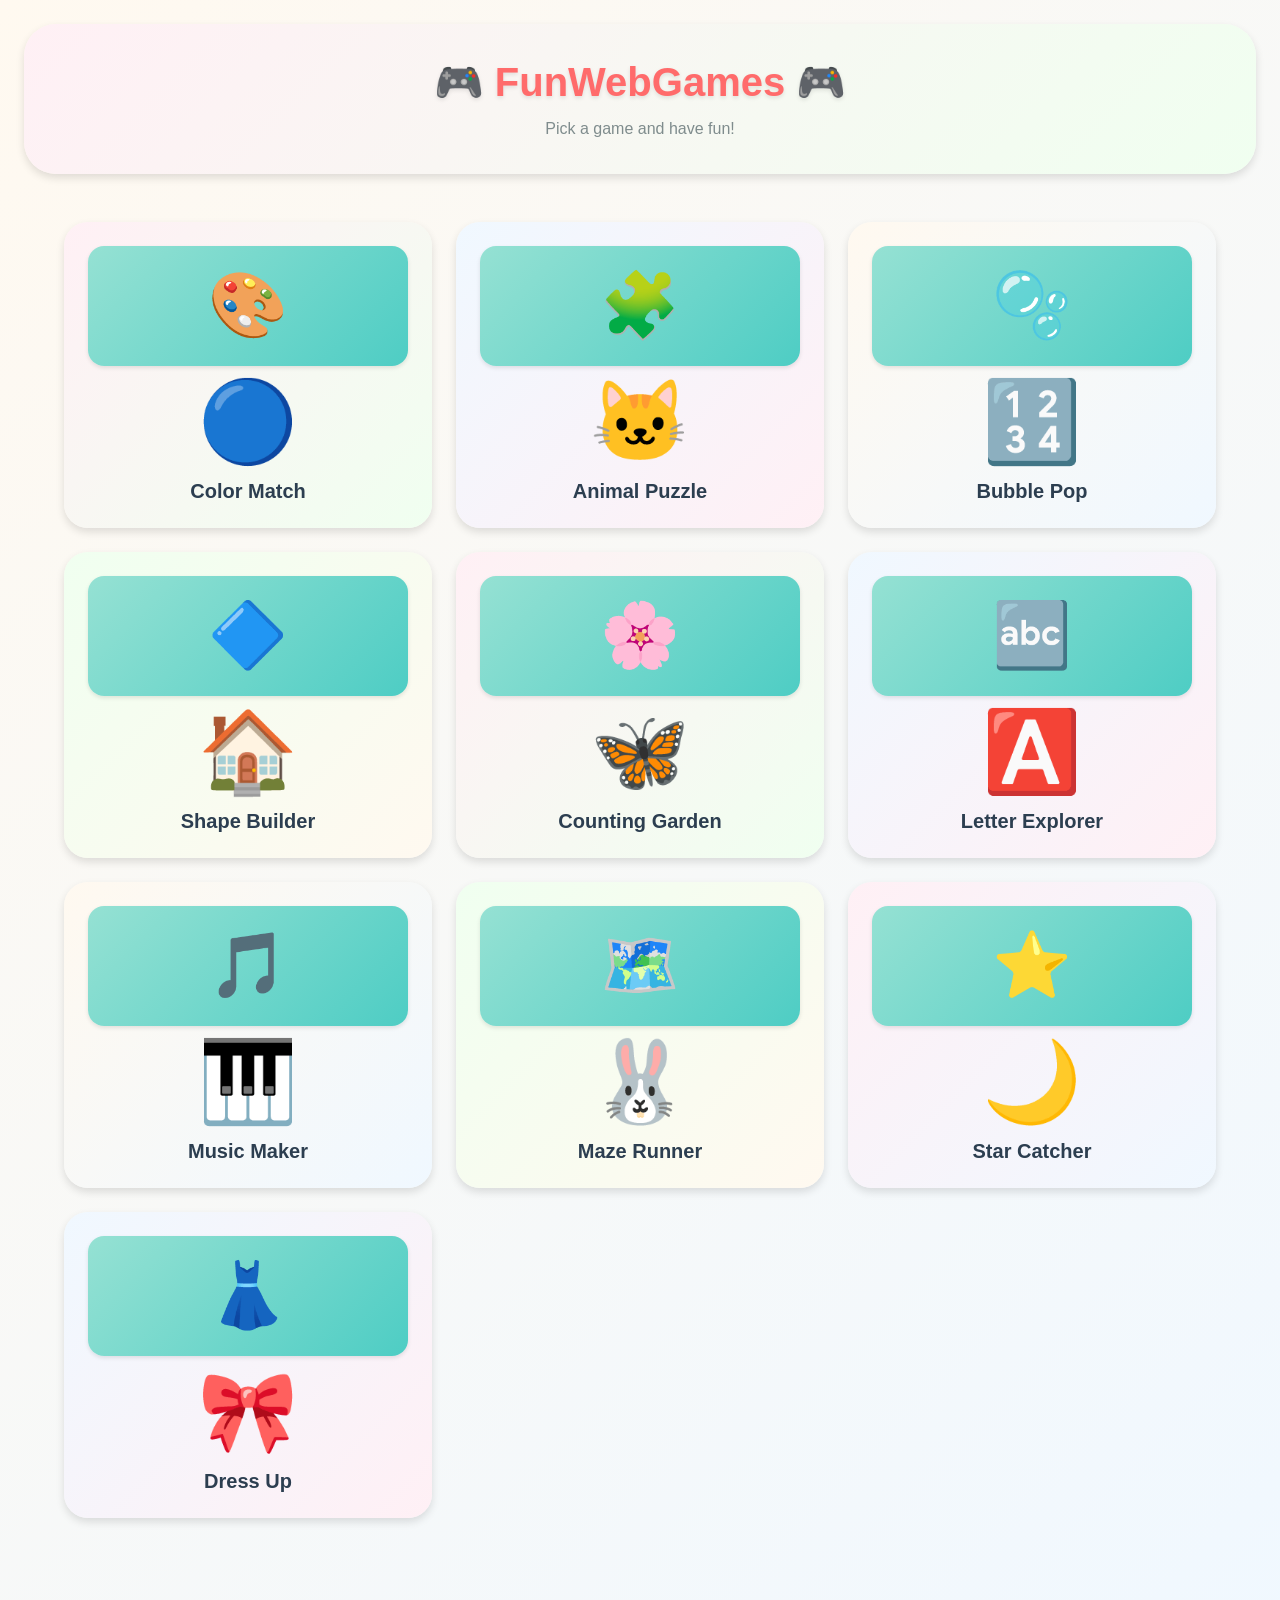
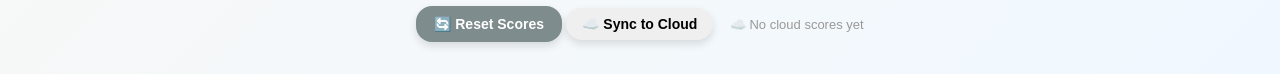
==== commit 875bc031: "feat(api-sync): add working demo with JSONBin.io - Create js/api-demo.js for instant cloud sync demo" ====
--- a/index.html
+++ b/index.html
@@ -9,6 +9,13 @@
   <link rel="manifest" href="manifest.json">
   <meta name="theme-color" content="#FF6B6B">
   <link rel="apple-touch-icon" href="icons/icon-192x192.png">
+  <style>
+    .sync-status {
+      margin-left: 12px;
+      font-size: 13px;
+      color: #999;
+    }
+  </style>
 </head>
 <body>
   <!-- Skip Link for Accessibility -->
@@ -103,8 +110,12 @@
   <!-- Footer with High Score Reset -->
   <footer class="page-footer">
     <button id="reset-scores-btn" class="btn btn--small btn--secondary">🔄 Reset Scores</button>
+    <button id="sync-scores-btn" class="btn btn--small btn--primary">☁️ Sync to Cloud</button>
+    <span id="sync-status" class="sync-status"></span>
   </footer>
 
+  <script src="js/api-demo.js"></script>
+  <script src="js/api-config.js"></script>
   <script src="js/api-sync.js"></script>
   <script src="js/highscore.js"></script>
   <script>
@@ -150,8 +161,54 @@
         if (confirmed) {
           HighScore.reset();
           alert('All scores reset! 🎉');
-        }
-      });
+          updateSyncStatus();
+        }
+      });
+    }
+
+    // Sync Scores Button
+    const syncScoresBtn = document.getElementById('sync-scores-btn');
+    const syncStatusEl = document.getElementById('sync-status');
+    
+    function updateSyncStatus() {
+      if (typeof DemoAPISync !== 'undefined') {
+        const status = DemoAPISync.getStatus();
+        if (syncStatusEl) {
+          syncStatusEl.textContent = status.scoreCount > 0 
+            ? `☁️ ${status.scoreCount} scores in cloud` 
+            : '☁️ No cloud scores yet';
+          syncStatusEl.style.color = status.scoreCount > 0 ? '#4CAF50' : '#999';
+        }
+      }
+    }
+    
+    if (syncScoresBtn) {
+      syncScoresBtn.addEventListener('click', async () => {
+        const scores = HighScore.getAll();
+        const scoreCount = Object.keys(scores).length;
+        
+        if (scoreCount === 0) {
+          alert('No scores to sync! Play a game first. 🎮');
+          return;
+        }
+        
+        syncScoresBtn.disabled = true;
+        syncScoresBtn.textContent = '⏳ Syncing...';
+        
+        try {
+          const synced = await HighScore.syncAllToCloud();
+          alert(`✅ Synced ${synced} scores to cloud! ☁️`);
+          updateSyncStatus();
+        } catch (error) {
+          alert('❌ Sync failed: ' + error.message);
+        } finally {
+          syncScoresBtn.disabled = false;
+          syncScoresBtn.textContent = '☁️ Sync to Cloud';
+        }
+      });
+      
+      // Update status on load
+      updateSyncStatus();
     }
 
     // Service Worker Registration
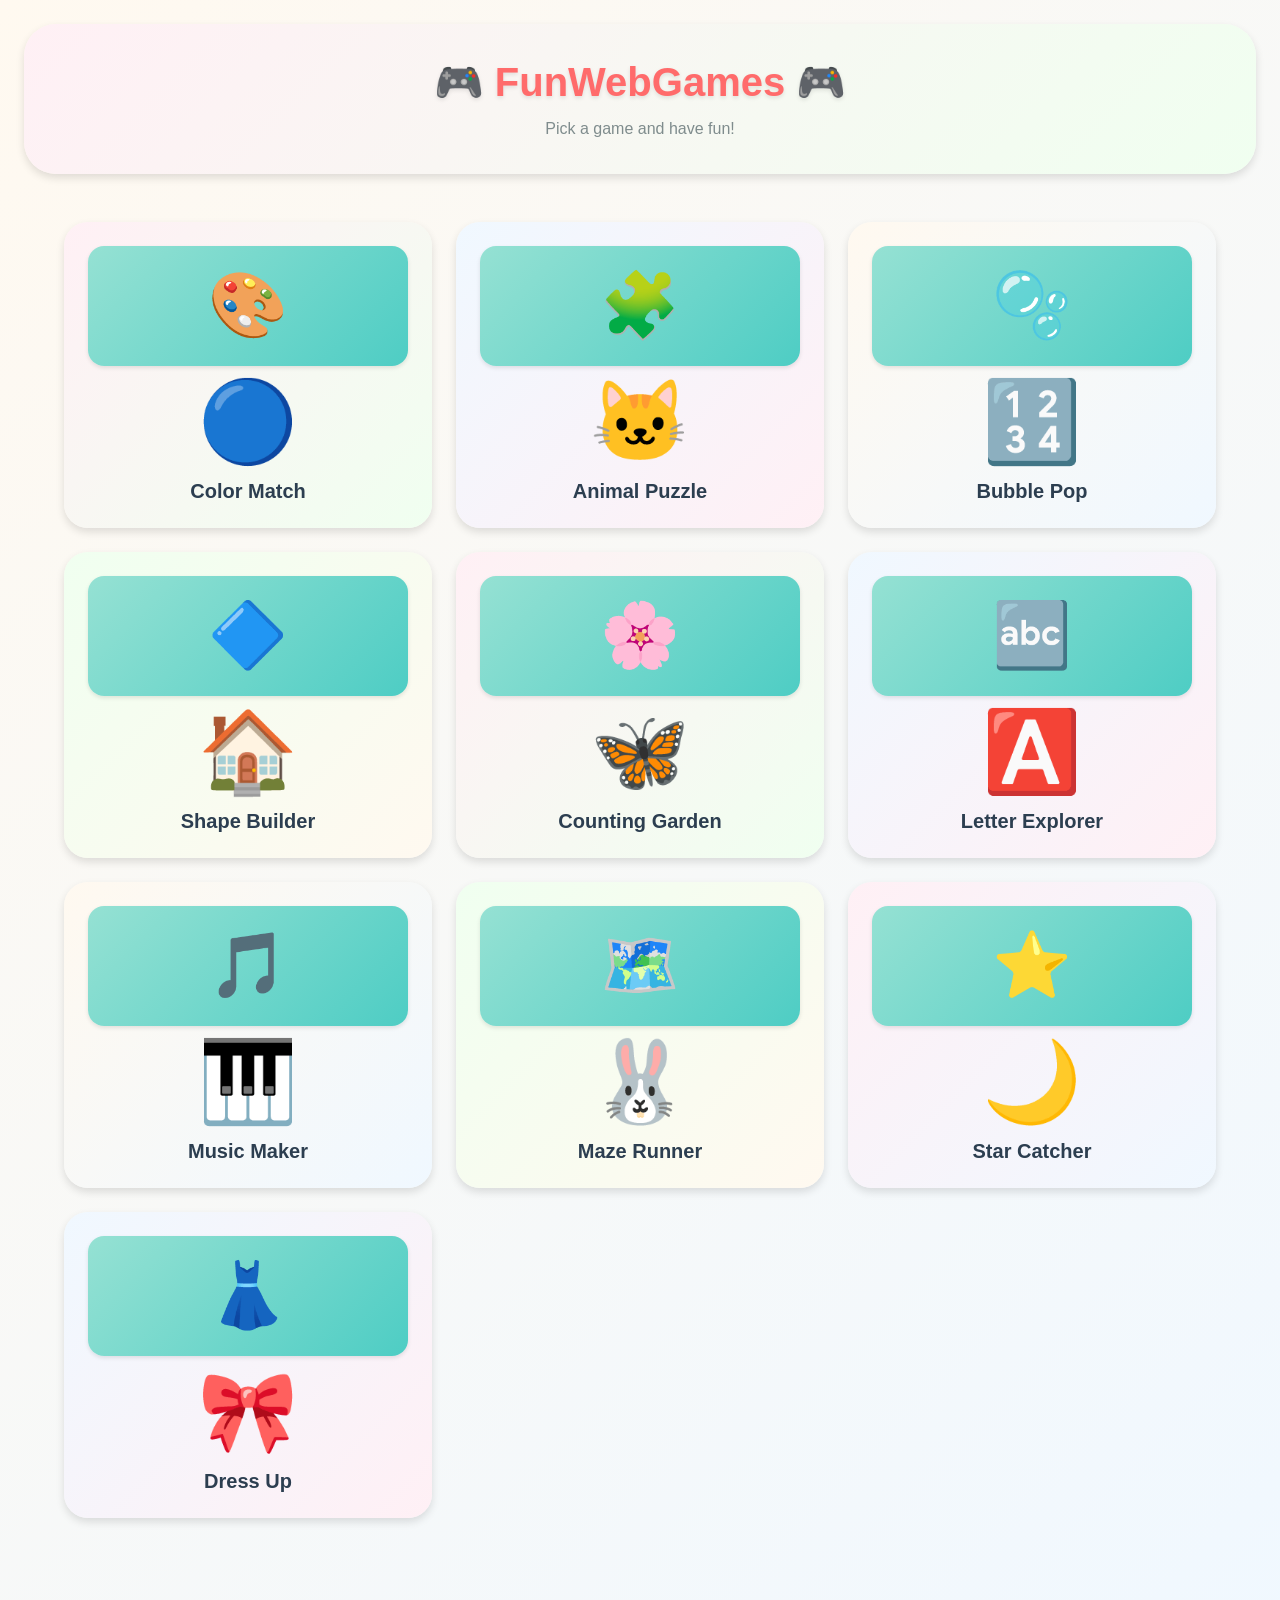
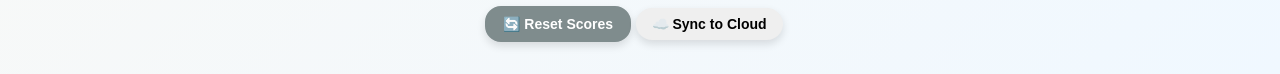
==== commit 682dfd0a: "feat(api-sync): integrate REAL cloud API (JSONBin.io) - Create js/real-api-sync.js with actual cloud" ====
--- a/index.html
+++ b/index.html
@@ -114,7 +114,7 @@
     <span id="sync-status" class="sync-status"></span>
   </footer>
 
-  <script src="js/api-demo.js"></script>
+  <script src="js/real-api-sync.js"></script>
   <script src="js/api-config.js"></script>
   <script src="js/api-sync.js"></script>
   <script src="js/highscore.js"></script>
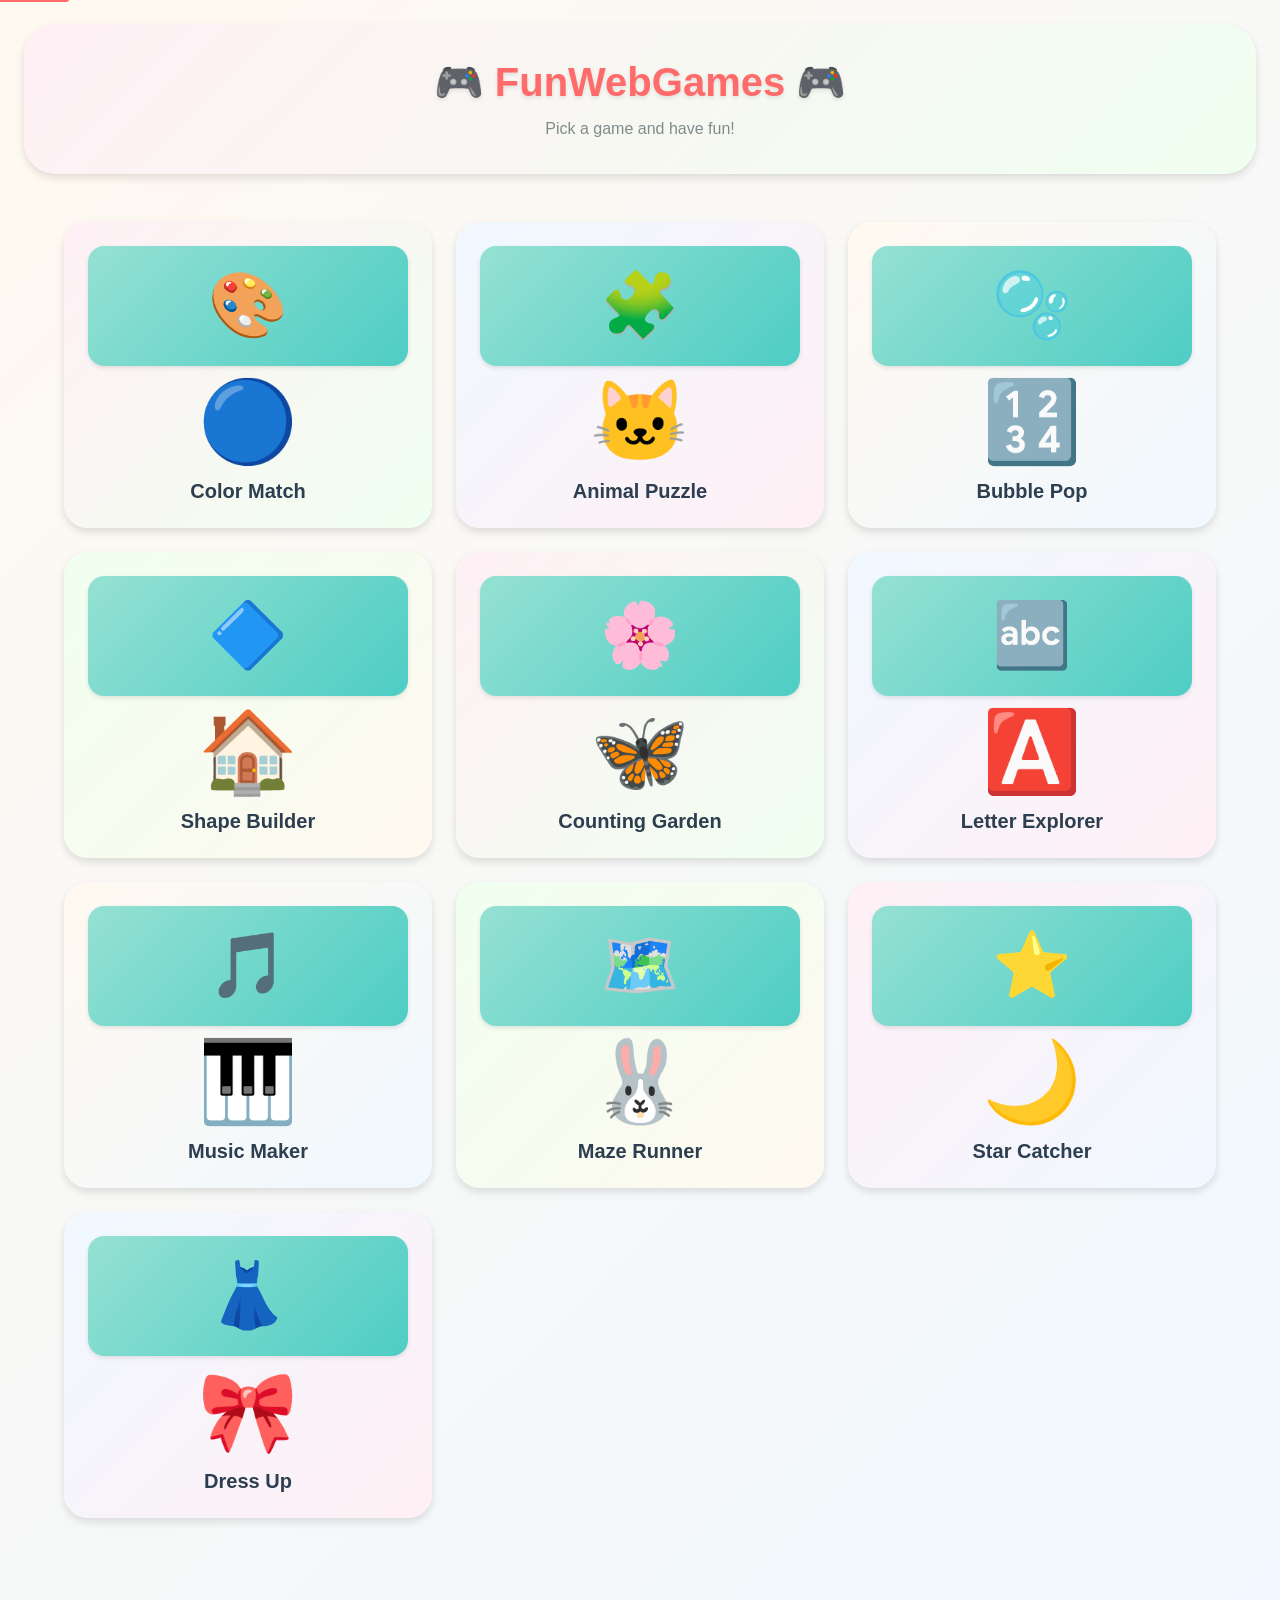
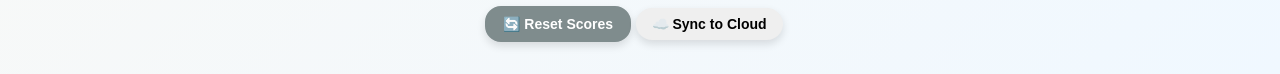
==== commit 3c670abb: "feat(accessibility): add keyboard navigation and accessibility improvements - Add css/accessibility." ====
--- a/index.html
+++ b/index.html
@@ -5,7 +5,8 @@
   <meta name="viewport" content="width=device-width, initial-scale=1.0">
   <title>FunWebGames - Play & Learn!</title>
   <link rel="stylesheet" href="css/shared.css">
-  <meta name="description" content="10 fun educational games for children aged 5-7">
+  <link rel="stylesheet" href="css/accessibility.css">
+  <meta name="description" content="10 fun educational games for children aged 5-7 - Fully accessible with keyboard navigation">
   <link rel="manifest" href="manifest.json">
   <meta name="theme-color" content="#FF6B6B">
   <link rel="apple-touch-icon" href="icons/icon-192x192.png">
@@ -260,5 +261,8 @@
       deferredPrompt = null;
     });
   </script>
+  
+  <!-- Keyboard Navigation -->
+  <script src="js/keyboard-nav.js"></script>
 </body>
 </html>
--- a/css/accessibility.css
+++ b/css/accessibility.css
@@ -0,0 +1,124 @@
+/**
+ * Accessibility Styles for FunWebGames
+ * Keyboard navigation and screen reader support
+ */
+
+/* Focus indicators for all interactive elements */
+*:focus {
+  outline: 3px solid #FF6B6B;
+  outline-offset: 2px;
+}
+
+*:focus:not(:focus-visible) {
+  outline: none;
+}
+
+*:focus-visible {
+  outline: 3px solid #FF6B6B;
+  outline-offset: 2px;
+}
+
+/* Game cards - enhanced focus */
+.game-card:focus {
+  outline: 4px solid #FF6B6B;
+  outline-offset: 4px;
+  box-shadow: 0 0 0 8px rgba(255, 107, 107, 0.3);
+  transform: scale(1.05);
+}
+
+/* Buttons - enhanced focus */
+button:focus-visible,
+.btn:focus-visible {
+  outline: 3px solid #FF6B6B;
+  outline-offset: 3px;
+  box-shadow: 0 0 0 6px rgba(255, 107, 107, 0.3);
+}
+
+/* Links - enhanced focus */
+a:focus-visible {
+  outline: 3px solid #FF6B6B;
+  outline-offset: 3px;
+  border-radius: 4px;
+}
+
+/* Skip link for keyboard users */
+.skip-link {
+  position: absolute;
+  top: -40px;
+  left: 0;
+  background: #FF6B6B;
+  color: white;
+  padding: 8px 16px;
+  z-index: 10000;
+  text-decoration: none;
+  border-radius: 0 0 4px 0;
+  font-weight: bold;
+}
+
+.skip-link:focus {
+  top: 0;
+  outline: 3px solid #333;
+  outline-offset: 2px;
+}
+
+/* Screen reader only text */
+.sr-only {
+  position: absolute;
+  width: 1px;
+  height: 1px;
+  padding: 0;
+  margin: -1px;
+  overflow: hidden;
+  clip: rect(0, 0, 0, 0);
+  white-space: nowrap;
+  border: 0;
+}
+
+/* High contrast mode support */
+@media (prefers-contrast: high) {
+  .game-card {
+    border: 3px solid #000;
+  }
+  
+  button, .btn {
+    border: 2px solid #000;
+  }
+}
+
+/* Reduced motion support */
+@media (prefers-reduced-motion: reduce) {
+  *,
+  *::before,
+  *::after {
+    animation-duration: 0.01ms !important;
+    animation-iteration-count: 1 !important;
+    transition-duration: 0.01ms !important;
+    scroll-behavior: auto !important;
+  }
+}
+
+/* Keyboard navigation hint */
+.keyboard-hint {
+  position: fixed;
+  bottom: 20px;
+  right: 20px;
+  background: rgba(0, 0, 0, 0.8);
+  color: white;
+  padding: 12px 16px;
+  border-radius: 8px;
+  font-size: 14px;
+  z-index: 1000;
+  display: none;
+}
+
+.keyboard-hint.visible {
+  display: block;
+}
+
+.keyboard-hint kbd {
+  background: rgba(255, 255, 255, 0.2);
+  padding: 2px 6px;
+  border-radius: 4px;
+  font-family: monospace;
+  font-size: 12px;
+}
